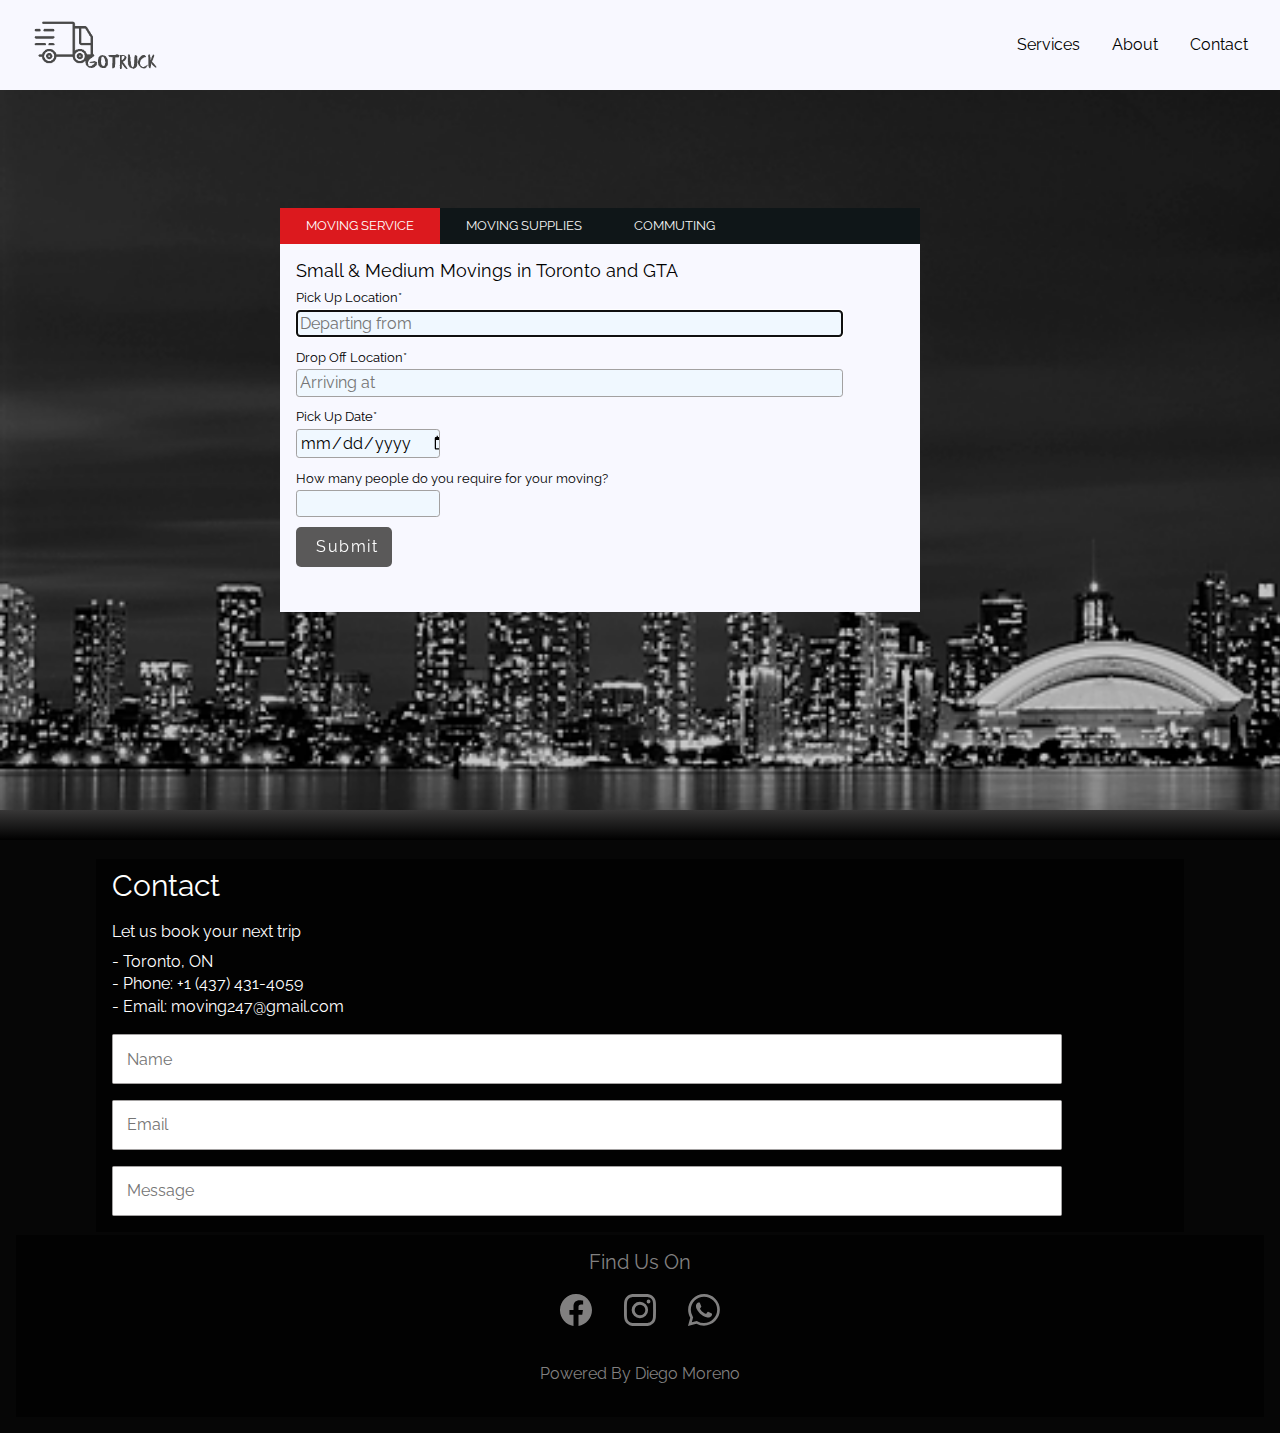
==== index.html @ 14e05a10 "Gotruck Webpage Code" ====
<!DOCTYPE html>
<html lang="en">
<head>
  <meta charset="UTF-8">
  <meta name="viewport" content="width=device-width, initial-scale=1.0">
  <title>GO Truck | Toronto</title>
  <link href="./css/styles.css" rel="stylesheet">
  <link rel="preconnect" href="https://fonts.googleapis.com">
<link rel="preconnect" href="https://fonts.gstatic.com" crossorigin>
<link href="https://fonts.googleapis.com/css2?family=Raleway&display=swap" rel="stylesheet">
<script defer src="app.js"></script>
</head>



<body>
  <!-- Header -->
  <header class="header">
    <a href="#" class="Header-a"><img src="img/logo_red.png" alt="image" class="header-img"></a>
      <ul class="header-ul">
        <li class="header-li">Services</li>
        <li class="header-li">About</li>
        <li class="header-li">Contact</li>
      </ul>
  </header>

<!-- Main -->
  <main class="main">
    <!-- <img src="img/toronto_back.jpg" alt="image" class="main-img"> -->
    <div class="container">
  <!-- Main-Content -->
      <!-- Main-Taps -->
      <ul class="ul">
        <li class="licor active" onclick="openLink(event,'moving');">Moving Service</li>
        <li class="licor" onclick="openLink(event,'transporting');">Moving Supplies</li>
        <li class="licor" onclick="openLink(event,'commuting');">Commuting</li>
      </ul>
  <!-- Moving -->
      <div class="subcontainer">
        <form class="block" id="moving">
          <h3 class="block-h3">Small & Medium Movings in Toronto and GTA</h3>
          <div>
            <label class="subcontainer-label">Pick Up Location*</label>
            <input class="block-input" type="text" placeholder="Departing from" autofocus>
          </div>

          <div>
            <label class="subcontainer-label">Drop Off Location*</label>
            <input class= "block-input" type="text" placeholder="Arriving at" required>
          </div>

          <div>
            <label class="subcontainer-label" for="date">Pick Up Date*</label>
            <input class="block-input short" type="date" id="date" name="date" required>
          </div>

          <div>
            <label class="subcontainer-label">How many people do you require for your moving?</label>
            <input class="block-input short" list="people" name="people">
          </div>
          <div>
            <datalist id="people">
              <option value="0"></option>
              <option value="1"></option>
              <option value="2"></option>
            </datalist>
          </div>
          <button class="button" type="submit" onclick="redirect()">Submit</button>
        </form>
  <!-- Transporting Tap -->
        <form class="block" id="transporting">
          <h3 class="block-h3">The Most Reliable Transportation Service In and Around Toronto</h3>
          <div>
            <label class="subcontainer-label">Pick Up Location*</label>
            <input class="block-input" type="block-input" placeholder="Departing from">
          </div>

          <div>
            <label class="subcontainer-label">Drop Off Location*</label>
            <input class= "block-input" type="text" placeholder="Arriving at">
          </div>

          <div>
            <label class="subcontainer-label" for="date">Pick Up Date*</label>
            <input class="block-input short" type="date" id="date3" name="date3">
          </div>

          <div>
            <label class="subcontainer-label">Describe the object(s) to transport:</label>
            <input class="block-input" type="text" placeholder="e.g.: Stove,bed, couch, etc.">
          </div>
          <button class="button" type="submit" onclick="redirect()">Submit</button>
        </form>
  <!-- Commuting Tap -->
        <form class="block" id="commuting">
          <h3 class="block-h3">Commuting always available in Toronto and Surrounding Areas</h3>
          <div>
            <label class="subcontainer-label">Pick Up Location*</label>
            <input class="block-input" type="text" placeholder="Departing from">
          </div>

          <div>
            <label class="subcontainer-label">Drop Off Location*</label>
            <input class= "block-input" type="text" placeholder="Arriving at">
          </div>

          <div>
            <label class="subcontainer-label">Pick Up Date*</label>
            <input class="block-input short" type="date" id="date2" name="date2">
          </div>

          <div>
            <label class="subcontainer-label">How many people?</label>
            <input class="block-input short" list="people" name="people">
            <datalist id="people2">
              <option value="0"></option>
              <option value="1"></option>
              <option value="2"></option>
              <option value="3"></option>
              <option value="4"></option>
            </datalist>
          </div>
          <button class="button" type="submit" onclick="redirect()">Submit</button>
        </form>
        
      </div>
      
        
      
        <script type="text/javascript">
          function redirect()
          {
            window.location.href="page.html";
          }
        </script>
      
    </div>
  </main>



<div class="space">
  
</div>

  <footer class="footer">

    <div class="footer subcontainer-short">
      <h3 class="h3">Contact</h3>
      <p class="p">Let us book your next trip</p>
      <p class="p">-  Toronto, ON<br>-  Phone: +1 (437) 431-4059<br>-  Email: moving247@gmail.com</p>
    

    <form class="form-footer">
      <label class="footer-label" for="name"></label>
      <input class="footer-input" type="text" name="name" id="name" class="name" placeholder="Name">
      
      <label class="footer-label" for="Email"></label>
      <input class="footer-input" type="email" name="email" id="email" class="email" placeholder="Email">

      <label class="footer-label" for="Message"></label>
      <input class="footer-input" type="text" name="message" id="message" class="message" placeholder="Message">
    </form>
  </div>

    <div class="footer subcontainer-long">
      <h4 class="footer-h4">Find Us On</h4>
      <ul class="footer-div-rrss">
        <a class="footer-a" href="#">
          <svg xmlns="http://www.w3.org/2000/svg" width="16" height="16" fill="currentColor" class="footer-svg" viewBox="0 0 16 16">
            <path d="M16 8.049c0-4.446-3.582-8.05-8-8.05C3.58 0-.002 3.603-.002 8.05c0 4.017 2.926 7.347 6.75 7.951v-5.625h-2.03V8.05H6.75V6.275c0-2.017 1.195-3.131 3.022-3.131.876 0 1.791.157 1.791.157v1.98h-1.009c-.993 0-1.303.621-1.303 1.258v1.51h2.218l-.354 2.326H9.25V16c3.824-.604 6.75-3.934 6.75-7.951"/>
          </svg>
        </a>
        <a class="footer-a" href="#">
          <svg xmlns="http://www.w3.org/2000/svg" width="16" height="16" fill="currentColor" class="footer-svg" viewBox="0 0 16 16">
            <path d="M8 0C5.829 0 5.556.01 4.703.048 3.85.088 3.269.222 2.76.42a3.9 3.9 0 0 0-1.417.923A3.9 3.9 0 0 0 .42 2.76C.222 3.268.087 3.85.048 4.7.01 5.555 0 5.827 0 8.001c0 2.172.01 2.444.048 3.297.04.852.174 1.433.372 1.942.205.526.478.972.923 1.417.444.445.89.719 1.416.923.51.198 1.09.333 1.942.372C5.555 15.99 5.827 16 8 16s2.444-.01 3.298-.048c.851-.04 1.434-.174 1.943-.372a3.9 3.9 0 0 0 1.416-.923c.445-.445.718-.891.923-1.417.197-.509.332-1.09.372-1.942C15.99 10.445 16 10.173 16 8s-.01-2.445-.048-3.299c-.04-.851-.175-1.433-.372-1.941a3.9 3.9 0 0 0-.923-1.417A3.9 3.9 0 0 0 13.24.42c-.51-.198-1.092-.333-1.943-.372C10.443.01 10.172 0 7.998 0zm-.717 1.442h.718c2.136 0 2.389.007 3.232.046.78.035 1.204.166 1.486.275.373.145.64.319.92.599s.453.546.598.92c.11.281.24.705.275 1.485.039.843.047 1.096.047 3.231s-.008 2.389-.047 3.232c-.035.78-.166 1.203-.275 1.485a2.5 2.5 0 0 1-.599.919c-.28.28-.546.453-.92.598-.28.11-.704.24-1.485.276-.843.038-1.096.047-3.232.047s-2.39-.009-3.233-.047c-.78-.036-1.203-.166-1.485-.276a2.5 2.5 0 0 1-.92-.598 2.5 2.5 0 0 1-.6-.92c-.109-.281-.24-.705-.275-1.485-.038-.843-.046-1.096-.046-3.233s.008-2.388.046-3.231c.036-.78.166-1.204.276-1.486.145-.373.319-.64.599-.92s.546-.453.92-.598c.282-.11.705-.24 1.485-.276.738-.034 1.024-.044 2.515-.045zm4.988 1.328a.96.96 0 1 0 0 1.92.96.96 0 0 0 0-1.92m-4.27 1.122a4.109 4.109 0 1 0 0 8.217 4.109 4.109 0 0 0 0-8.217m0 1.441a2.667 2.667 0 1 1 0 5.334 2.667 2.667 0 0 1 0-5.334"/>
          </svg>
        </a>
        <a class="footer-a" href="#">
          <svg xmlns="http://www.w3.org/2000/svg" width="16" height="16" fill="currentColor" class="footer-svg" viewBox="0 0 16 16">
            <path d="M13.601 2.326A7.85 7.85 0 0 0 7.994 0C3.627 0 .068 3.558.064 7.926c0 1.399.366 2.76 1.057 3.965L0 16l4.204-1.102a7.9 7.9 0 0 0 3.79.965h.004c4.368 0 7.926-3.558 7.93-7.93A7.9 7.9 0 0 0 13.6 2.326zM7.994 14.521a6.6 6.6 0 0 1-3.356-.92l-.24-.144-2.494.654.666-2.433-.156-.251a6.56 6.56 0 0 1-1.007-3.505c0-3.626 2.957-6.584 6.591-6.584a6.56 6.56 0 0 1 4.66 1.931 6.56 6.56 0 0 1 1.928 4.66c-.004 3.639-2.961 6.592-6.592 6.592m3.615-4.934c-.197-.099-1.17-.578-1.353-.646-.182-.065-.315-.099-.445.099-.133.197-.513.646-.627.775-.114.133-.232.148-.43.05-.197-.1-.836-.308-1.592-.985-.59-.525-.985-1.175-1.103-1.372-.114-.198-.011-.304.088-.403.087-.088.197-.232.296-.346.1-.114.133-.198.198-.33.065-.134.034-.248-.015-.347-.05-.099-.445-1.076-.612-1.47-.16-.389-.323-.335-.445-.34-.114-.007-.247-.007-.38-.007a.73.73 0 0 0-.529.247c-.182.198-.691.677-.691 1.654s.71 1.916.81 2.049c.098.133 1.394 2.132 3.383 2.992.47.205.84.326 1.129.418.475.152.904.129 1.246.08.38-.058 1.171-.48 1.338-.943.164-.464.164-.86.114-.943-.049-.084-.182-.133-.38-.232"/>
          </svg>
        </a>
      </ul>
      <p class="footer p">Powered By Diego Moreno</p>
    </div>

  </footer>
</body>
</html>
---- css/styles.css ----
:root{
    --color-primario : #0181818;
    --color--secundario : #f0f0f0;
    /*Tipografia*/
    --tipo-titular: 'Roboto', sans-serif;
    --tipo-principal: 
    }
    /*Adaptar al modo oscuro*/
    @media (prefers-color-scheme: dark){
        :root{
            --color-primario: #f0f0f0;    
            --color--secundario: #181818;   
        }
    }
    
    @media (prefers-contrast: high){
        :root{
            --color-primario: #black;  /*Color rojo para textos en contraste alto*/    
            --color--secundario: #white;   /*Color blanco para fondos en contraste alto*/
        }
    }
    
    @media (prefers-reduced-motion: reduce){
        * {
            animation: none;
            transition: none;
        }
    }
    
    * {
        margin: 0;
        padding: 0;
        border: 0;
        box-sizing: border-box;
        vertical-align: baseline;
        font-family: 'Raleway', sans-serif;
        
    }
    
    img, picture, video, iframe, figure{
        max-width: 100%;
        width: 100%;
        display: flex;
        object-fit: cover;
        object-position: center center;
    }
    
    a {
        display: block;
    }
    
    p a {
        display: block;
    }
    
    li{
        list-style-type: none;
    }
    
    html{
        scroll-behavior: smooth;
    }
    
    h1, h2, h3, h4, h5, h6, p, span, a, strong, blockquote, i, b, u, em {
        font-size: 1em;
        font-weight: inherit;
        font-style: inherit;
        text-decoration: none;
        color: inherit;
    }
    
    blockquote::before, blockquote:after, q:before, q:after{
        content: '';
        content: none;
    }
    
    ::selection{
        background-color: var(--color-primario);
        color: var(--color--secundario);
    }
    /*Nivelar problemas de tipografia y colocacion de formularios*/
    form, input, textarea, select, button, label{
        font-family: inherit;  
        font-size: inherit;
        hyphens: auto;
        background-color: transparent;
        display: flex;
        color: inherit;
        appearance: none;
    }
    
    table, tr, td {
        border-collapse: collapse;
        border-spacing: 0;
    }
    
    svg{
        width: 100%;
        display: block;
        fill: currentColor;
    }
    
    /*Tipografia para la web*/
    body{
        min-height: 100vh;
        font-size: 100%;
        font-family: var(--tipo-principal);
        color:  var(var(--color-primario));
        background-color: var(--color-secundario);
        line-height: 1.4em;
        font-smooth: always;
        -webkit-font-smoothing: antialiased;
        -moz-osx-font-smoothing: grayscale;
    }
    
    .header{
        width: 100%;
        height: 10vh;
        background-color:ghostwhite;
        
        display: flex;
        flex-flow: row nowrap;
        justify-content: space-between;
        align-items: center;
        padding: 0 2em;
    }
    .header-a{}
    .header-img{
        width: 8em;
        height: 3em;
        filter: grayscale(100%);
        
    }
    .header :hover{
        filter: grayscale(0%);
    }
    .header-ul{
        display: flex;
        flex-flow: row nowrap;
        justify-content: flex-start;
        align-items: center;
    }
    .header-li{
        margin: 0 0 0 2rem;
    }
    
    .main{
        background-image: url(../img/toronto_gray.jpg);
        background-size: cover;
        background-attachment: fixed;
        max-width: 100%;
        
        display: flex;
        flex-flow: row wrap;
        justify-content: center;
        align-items: center;
        height: 45em;
        
    }
    .main-img{}
    .container{
        width: 60%;
        max-width: 45em;
        padding: 0 5em 5em 0;
        margin: 1em;
    }
    .container .ul{
        width: 100%;
        background-color: #0f1618;
        display: flex;
        flex-flow: row wrap;
        justify-content: flex-start;
        align-items: center;
    }
    .container .licor{
        background-color: #0f1618;
        color: whitesmoke;
        padding: 0.5em 2em 0.5em 2em;    
        text-transform: uppercase;
        cursor: pointer;
        font-size: 13px;
    }
    .container .licor.active{
        background-color: #dc191e;
        transition: all 0.5s ease;
        color: white;
    }
    .licor:hover{
        background-color: rgb(163, 161, 161);
        color:#0f1618;
    }
    .container .subcontainer{
        background-color: ghostwhite;
        min-height: 23em;
        position: relative;  
        
    }
    .subcontainer .block{
    
        margin: 1em;
        position: absolute;
        width: 95%;
        opacity: 0;
    }
    .subcontainer .block.active{
        opacity: 1;
    }
    .subcontainer-label{
        font-size: 13px;
    }
    .block-h3{
        margin: 0em 0em 0.3em 0em;
        font-size: 1.1em;
        width: 95%;
    }
    .block-input{
        background-color: aliceblue;
        margin-bottom: 0.6em;
        border: .1em solid rgb(163, 161, 161);
        border-radius: 0.2em;
        width: 90%;
        padding: 0.2em;
    }
    .block-input.short{
        max-width: 9em;
    }
    .button{
        background-color: rgb(90, 89, 89);
    
        padding: 10px 20px 30px 20px;
        font-size: 16px;
        border: none;
        height: 2em;
        width: 6em;
        border-radius: 5px;
        text-align: center;
        cursor: pointer;
        color: #fff;
        letter-spacing: 0.1em;
    }
    .space{
        height: 30px;
        background: linear-gradient(rgb(53, 52, 52, 0.986),black);
    }
    .footer{
        background-color:#020202fb;
        
        padding: 1em 1em;
        display: flex;
        flex-flow: column wrap;
        justify-content: center;
    }
    .footer .subcontainer-short{
        margin: 0.2em 5em;
        
    }
    .footer.subcontainer-short .h3{
        font-size: 30px;
        margin-bottom: 0.5em;
        color: white;
        
        
    }
    .footer .subcontainer-short .p{
        padding-top: 0.5em;
        color: white;
    }
    .form-footer{
        display: flex;
        flex-flow: column nowrap;
        justify-content: center;
    }
    .footer-label{}
    .footer-input{
        background-color: white;
        margin-top: 1em;
        border: .1em solid rgb(163, 161, 161);
        border-radius: 0.1em;
        width: 90%;
        padding: 0.9em;
    }
    .footer .subcontainer-long{
        width: 100%;
        display: flex;
        flex-flow: column nowrap;
        justify-content:center;
        align-items: center;
    }
    .footer-h4{
        text-align: center;
        font-size: 20px;
        width: 10em;
        color: rgb(129, 128, 128);
    }
    .footer-a{
        display: block;
        transition: all 1s ease;
        text-align: center;
        margin: 0.3em 0;
    }
    .footer-div-rrss{
        display: flex;
        flex-direction: row;
        justify-content: center;
    }
    .footer-svg{
        width: 2em;
        height: 2em;
        margin: 1em;
        color: rgb(129, 128, 128);
    }
    .footer.p{
        color: rgb(129, 128, 128);
    }


    form.block{
        display: inline-block;
    }
    #moving{
        opacity: 1;
    }



    @media (max-width:903px) {
        .container{
            padding: 0;
        }
        .container .licor{
            width: 100%;
            text-align: center;
        }
        .footer{
            padding-left: 1em;
        }
        .footer.p{
            font-size: 11px;
            width: 15em;
        }

    }
    @media (min-height:800px){
        .main{
            background-size: 115em;
            
        }
    }
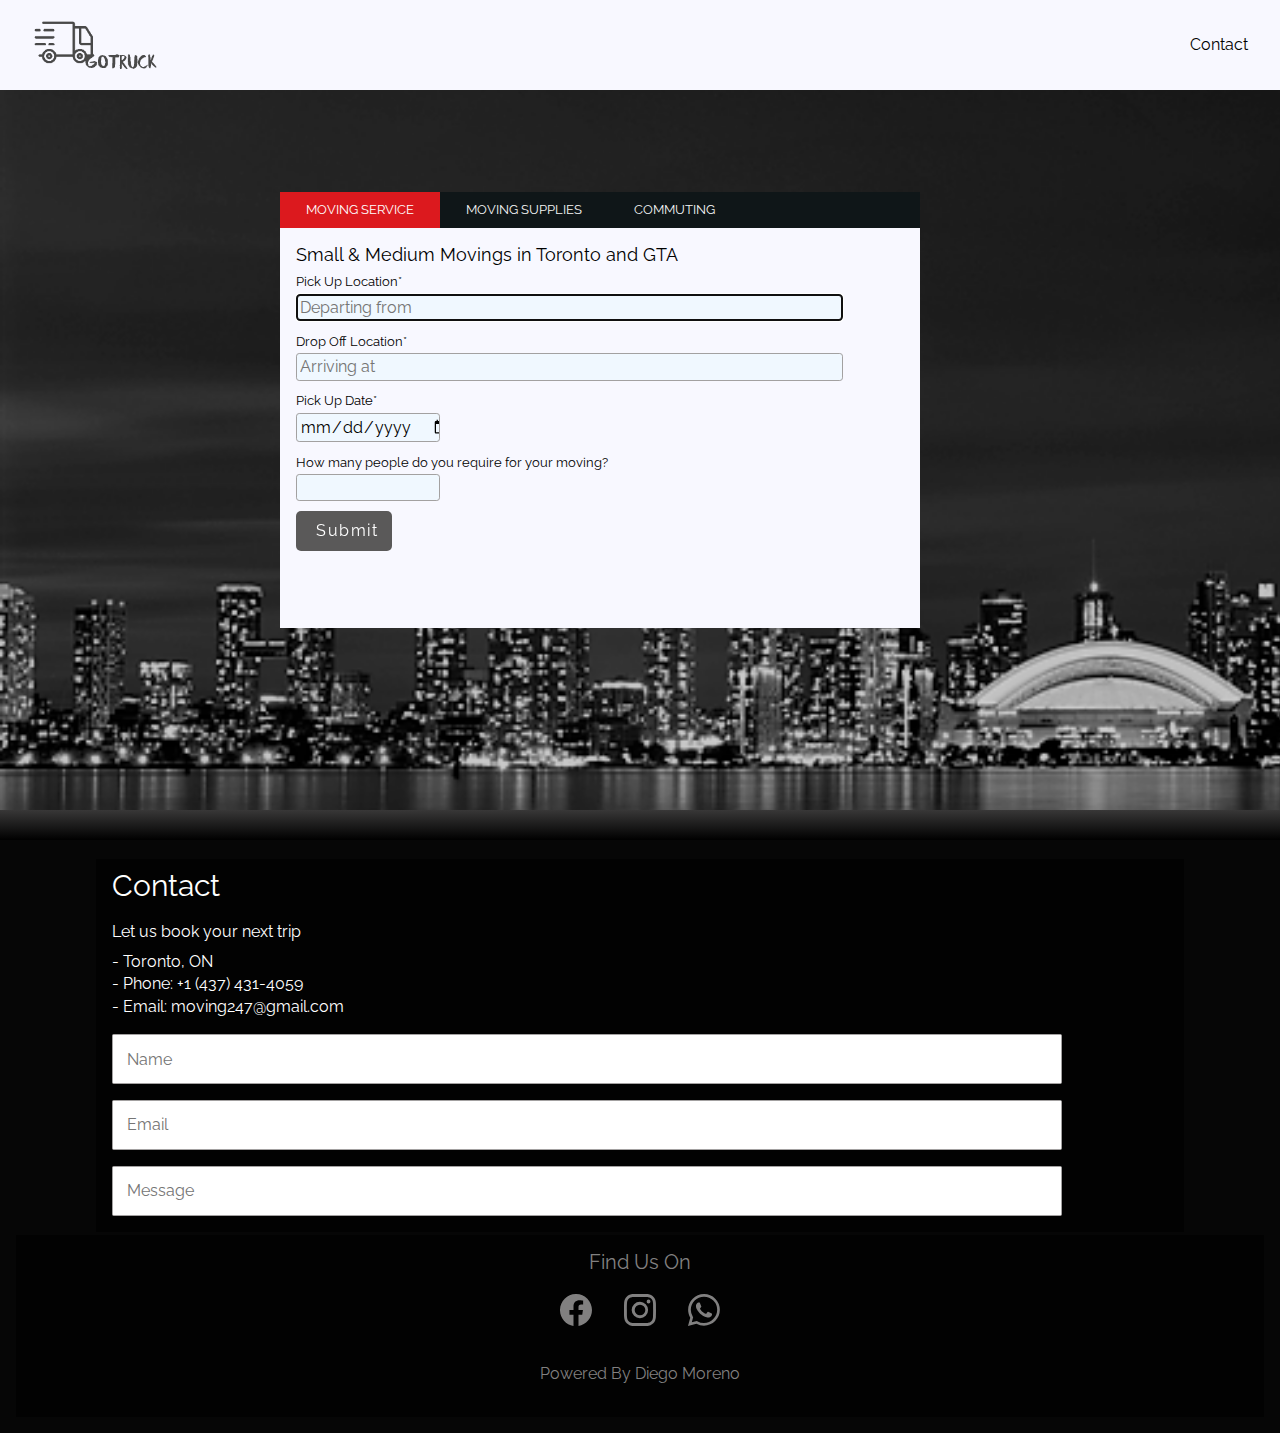
==== commit b7205493: "Adding html files" ====
--- a/index.html
+++ b/index.html
@@ -16,17 +16,17 @@
 <body>
   <!-- Header -->
   <header class="header">
-    <a href="#" class="Header-a"><img src="img/logo_red.png" alt="image" class="header-img"></a>
+    <a href="index.html" class="Header-a"><img src="img/logo_red.png" alt="image" class="header-img"></a>
       <ul class="header-ul">
-        <li class="header-li">Services</li>
-        <li class="header-li">About</li>
-        <li class="header-li">Contact</li>
+        <!-- <li class="header-li">Services</li>
+        <li class="header-li">About</li> -->
+        <li class="header-li"><a href="#contact">Contact</a></li>
       </ul>
   </header>
 
 <!-- Main -->
   <main class="main">
-    <!-- <img src="img/toronto_back.jpg" alt="image" class="main-img"> -->
+    
     <div class="container">
   <!-- Main-Content -->
       <!-- Main-Taps -->
@@ -37,26 +37,26 @@
       </ul>
   <!-- Moving -->
       <div class="subcontainer">
-        <form class="block" id="moving">
+        <form class="block" id="moving" action="page.html">
           <h3 class="block-h3">Small & Medium Movings in Toronto and GTA</h3>
           <div>
-            <label class="subcontainer-label">Pick Up Location*</label>
-            <input class="block-input" type="text" placeholder="Departing from" autofocus>
+            <label for="input_label1" class="subcontainer-label">Pick Up Location*</label>
+            <input class="block-input" type="text" name="moving_input_label" placeholder="Departing from" autofocus require>
           </div>
 
           <div>
-            <label class="subcontainer-label">Drop Off Location*</label>
-            <input class= "block-input" type="text" placeholder="Arriving at" required>
+            <label for="input_label2" class="subcontainer-label">Drop Off Location*</label>
+            <input class= "block-input" type="text" name="moving_input_label2" placeholder="Arriving at" required>
           </div>
 
           <div>
-            <label class="subcontainer-label" for="date">Pick Up Date*</label>
-            <input class="block-input short" type="date" id="date" name="date" required>
+            <label for="date" class="subcontainer-label">Pick Up Date*</label>
+            <input class="block-input short" type="date" id="date" name="moving_date" required>
           </div>
 
           <div>
-            <label class="subcontainer-label">How many people do you require for your moving?</label>
-            <input class="block-input short" list="people" name="people">
+            <label for="people" class="subcontainer-label" required>How many people do you require for your moving?</label>
+            <input class="block-input short" list="people" name="moving_people">
           </div>
           <div>
             <datalist id="people">
@@ -65,53 +65,53 @@
               <option value="2"></option>
             </datalist>
           </div>
-          <button class="button" type="submit" onclick="redirect()">Submit</button>
+          <button class="button" type="submit" name='register1'>Submit</button>
         </form>
   <!-- Transporting Tap -->
-        <form class="block" id="transporting">
+        <form class="block" id="transporting" action="page.html">
           <h3 class="block-h3">The Most Reliable Transportation Service In and Around Toronto</h3>
           <div>
             <label class="subcontainer-label">Pick Up Location*</label>
-            <input class="block-input" type="block-input" placeholder="Departing from">
+            <input class="block-input" type="block-input" name="transporting_input_label" placeholder="Departing from" required>
           </div>
 
           <div>
             <label class="subcontainer-label">Drop Off Location*</label>
-            <input class= "block-input" type="text" placeholder="Arriving at">
+            <input class= "block-input" type="text" name="transporting_input_label2" placeholder="Arriving at" required>
           </div>
 
           <div>
             <label class="subcontainer-label" for="date">Pick Up Date*</label>
-            <input class="block-input short" type="date" id="date3" name="date3">
+            <input class="block-input short" type="date" name="transporting_date" id="date3" name="date3" required>
           </div>
 
           <div>
             <label class="subcontainer-label">Describe the object(s) to transport:</label>
-            <input class="block-input" type="text" placeholder="e.g.: Stove,bed, couch, etc.">
+            <input class="block-input" type="text" name="transporting_description" placeholder="e.g.: Stove,bed, couch, etc." required>
           </div>
-          <button class="button" type="submit" onclick="redirect()">Submit</button>
+          <button class="button" type="submit" name="register2">Submit</button>
         </form>
   <!-- Commuting Tap -->
-        <form class="block" id="commuting">
+        <form class="block" id="commuting" action="page.html">
           <h3 class="block-h3">Commuting always available in Toronto and Surrounding Areas</h3>
           <div>
             <label class="subcontainer-label">Pick Up Location*</label>
-            <input class="block-input" type="text" placeholder="Departing from">
+            <input class="block-input" type="text" name="commuting_input_label" placeholder="Departing from">
           </div>
 
           <div>
             <label class="subcontainer-label">Drop Off Location*</label>
-            <input class= "block-input" type="text" placeholder="Arriving at">
+            <input class= "block-input" type="text" name="commuting_input_label2" placeholder="Arriving at">
           </div>
 
           <div>
             <label class="subcontainer-label">Pick Up Date*</label>
-            <input class="block-input short" type="date" id="date2" name="date2">
+            <input class="block-input short" type="date" id="date2" name="commuting_date">
           </div>
 
           <div>
             <label class="subcontainer-label">How many people?</label>
-            <input class="block-input short" list="people" name="people">
+            <input class="block-input short" list="people" name="commuting_people">
             <datalist id="people2">
               <option value="0"></option>
               <option value="1"></option>
@@ -120,20 +120,14 @@
               <option value="4"></option>
             </datalist>
           </div>
-          <button class="button" type="submit" onclick="redirect()">Submit</button>
+          <button class="button" type="submit" name="register3">Submit</button>
         </form>
+
+        <!-- <?php
+          include "register.php";
+        ?> -->
         
       </div>
-      
-        
-      
-        <script type="text/javascript">
-          function redirect()
-          {
-            window.location.href="page.html";
-          }
-        </script>
-      
     </div>
   </main>
 
@@ -146,7 +140,7 @@
   <footer class="footer">
 
     <div class="footer subcontainer-short">
-      <h3 class="h3">Contact</h3>
+      <h3 class="h3" id="contact">Contact</h3>
       <p class="p">Let us book your next trip</p>
       <p class="p">-  Toronto, ON<br>-  Phone: +1 (437) 431-4059<br>-  Email: moving247@gmail.com</p>
     
@@ -184,6 +178,17 @@
       </ul>
       <p class="footer p">Powered By Diego Moreno</p>
     </div>
+<script>
+    if ( window.history.replaceState ) {
+    window.history.replaceState( null, null, window.location.href );
+}
+
+// function redirect()
+// {
+//   window.location.href="page.html";
+// }
+
+</script>
 
   </footer>
 </body>
--- a/css/styles.css
+++ b/css/styles.css
@@ -191,7 +191,7 @@
     }
     .container .subcontainer{
         background-color: ghostwhite;
-        min-height: 23em;
+        min-height: 25em;
         position: relative;  
         
     }
@@ -207,6 +207,7 @@
     }
     .subcontainer-label{
         font-size: 13px;
+        padding-right: 0.5em;
     }
     .block-h3{
         margin: 0em 0em 0.3em 0em;
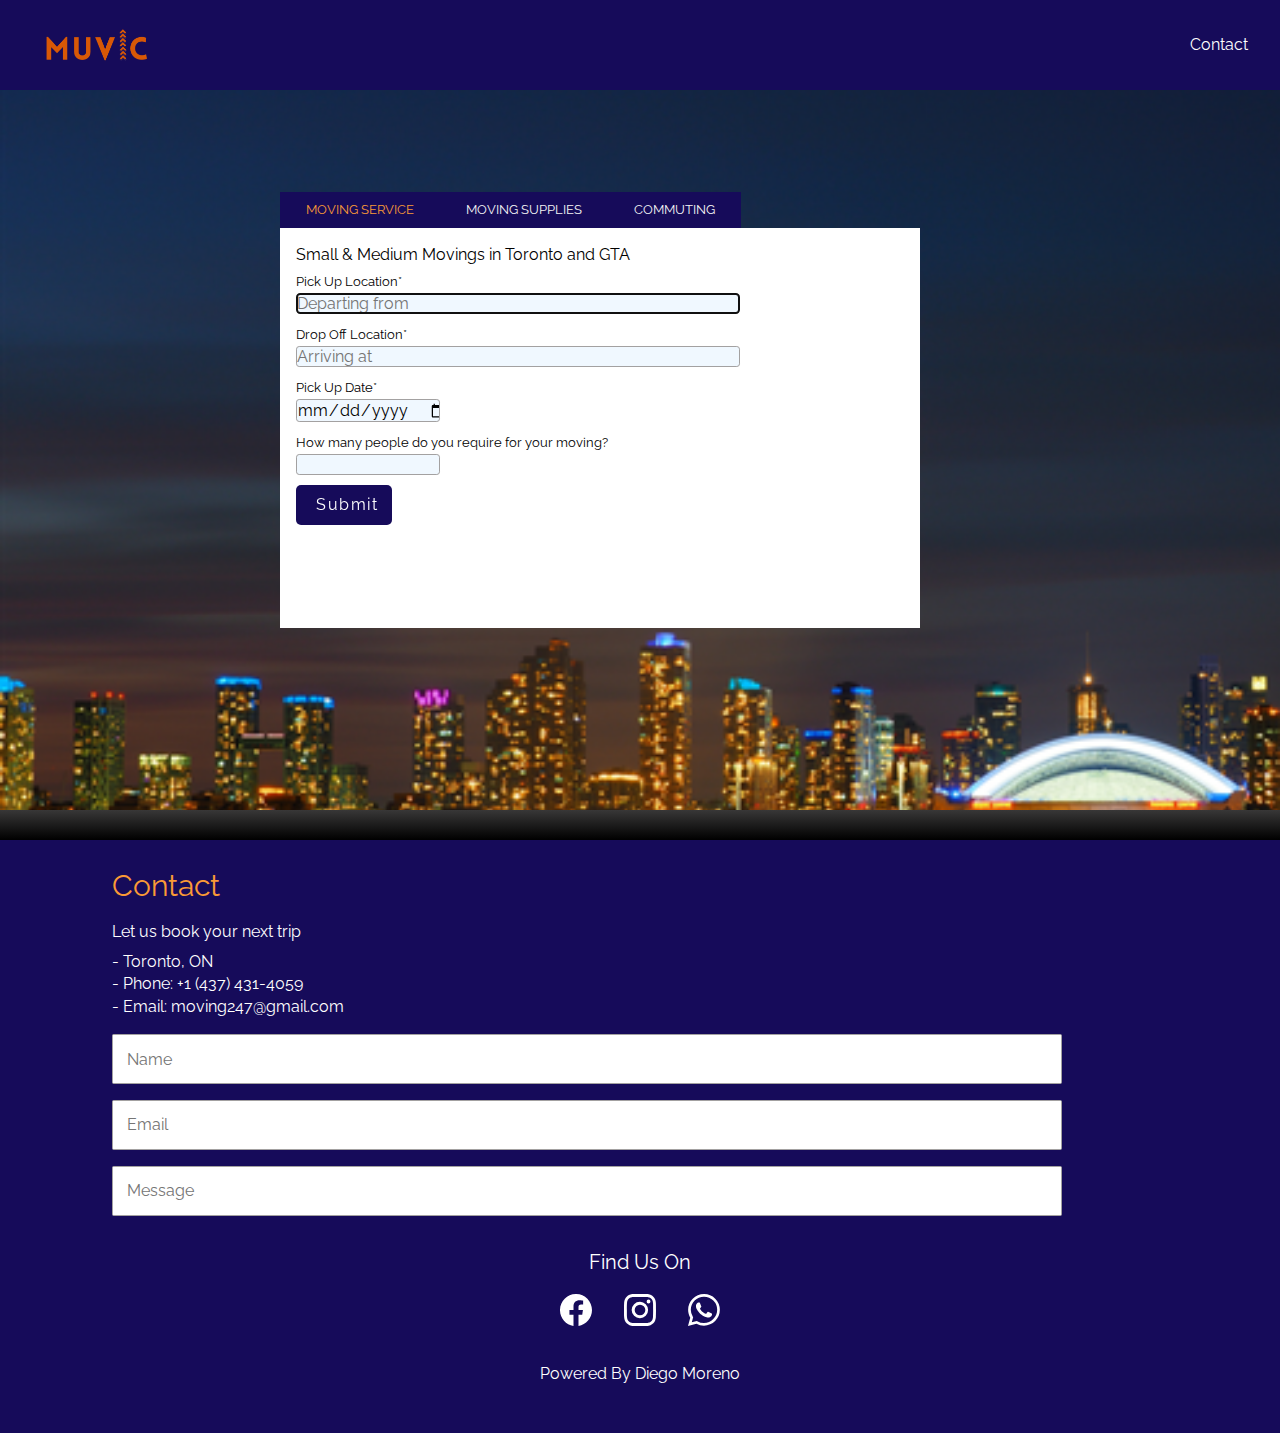
==== commit 1642310e: "Logo Updated" ====
--- a/index.html
+++ b/index.html
@@ -16,7 +16,7 @@
 <body>
   <!-- Header -->
   <header class="header">
-    <a href="index.html" class="Header-a"><img src="img/logo_red.png" alt="image" class="header-img"></a>
+    <a href="index.html" class="Header-a"><img src="img/Logo1.png" alt="image" class="header-img"></a>
       <ul class="header-ul">
         <!-- <li class="header-li">Services</li>
         <li class="header-li">About</li> -->
--- a/css/styles.css
+++ b/css/styles.css
@@ -116,10 +116,10 @@
     .header{
         width: 100%;
         height: 10vh;
-        background-color:ghostwhite;
-        
-        display: flex;
-        flex-flow: row nowrap;
+        background-color: #160b5a;
+        
+        display: flex;
+        flex-flow: row wrap;
         justify-content: space-between;
         align-items: center;
         padding: 0 2em;
@@ -127,26 +127,24 @@
     .header-a{}
     .header-img{
         width: 8em;
-        height: 3em;
-        filter: grayscale(100%);
-        
-    }
-    .header :hover{
-        filter: grayscale(0%);
+        height: 3em;   
+        
     }
     .header-ul{
         display: flex;
-        flex-flow: row nowrap;
+        flex-flow: row wrap;
         justify-content: flex-start;
         align-items: center;
     }
     .header-li{
         margin: 0 0 0 2rem;
+        color: white;
     }
     
     .main{
-        background-image: url(../img/toronto_gray.jpg);
+        background-image: url(../img/toronto_color.jpg);
         background-size: cover;
+      
         background-attachment: fixed;
         max-width: 100%;
         
@@ -154,7 +152,7 @@
         flex-flow: row wrap;
         justify-content: center;
         align-items: center;
-        height: 45em;
+        min-height: 45em;
         
     }
     .main-img{}
@@ -166,14 +164,13 @@
     }
     .container .ul{
         width: 100%;
-        background-color: #0f1618;
         display: flex;
         flex-flow: row wrap;
         justify-content: flex-start;
         align-items: center;
     }
     .container .licor{
-        background-color: #0f1618;
+        background-color: #160b5a;
         color: whitesmoke;
         padding: 0.5em 2em 0.5em 2em;    
         text-transform: uppercase;
@@ -181,16 +178,19 @@
         font-size: 13px;
     }
     .container .licor.active{
-        background-color: #dc191e;
+        background-color: #160b5a;
         transition: all 0.5s ease;
-        color: white;
+        color: #FA9A36;
+
     }
     .licor:hover{
-        background-color: rgb(163, 161, 161);
-        color:#0f1618;
+
+        color:#FA9A36;
+        transform: scale(0.9);
+
     }
     .container .subcontainer{
-        background-color: ghostwhite;
+        background-color: white;
         min-height: 25em;
         position: relative;  
         
@@ -202,6 +202,9 @@
         width: 95%;
         opacity: 0;
     }
+    #moving{
+        z-index: 1;
+    }
     .subcontainer .block.active{
         opacity: 1;
     }
@@ -211,7 +214,6 @@
     }
     .block-h3{
         margin: 0em 0em 0.3em 0em;
-        font-size: 1.1em;
         width: 95%;
     }
     .block-input{
@@ -219,14 +221,14 @@
         margin-bottom: 0.6em;
         border: .1em solid rgb(163, 161, 161);
         border-radius: 0.2em;
-        width: 90%;
-        padding: 0.2em;
+        width: 73%;
+        padding: 0.em;
     }
     .block-input.short{
         max-width: 9em;
     }
     .button{
-        background-color: rgb(90, 89, 89);
+        background-color: #160B5A;
     
         padding: 10px 20px 30px 20px;
         font-size: 16px;
@@ -236,7 +238,7 @@
         border-radius: 5px;
         text-align: center;
         cursor: pointer;
-        color: #fff;
+        color:  white;
         letter-spacing: 0.1em;
     }
     .space{
@@ -244,7 +246,7 @@
         background: linear-gradient(rgb(53, 52, 52, 0.986),black);
     }
     .footer{
-        background-color:#020202fb;
+        background-color: #160b5a;
         
         padding: 1em 1em;
         display: flex;
@@ -258,7 +260,7 @@
     .footer.subcontainer-short .h3{
         font-size: 30px;
         margin-bottom: 0.5em;
-        color: white;
+        color: #FA9A36;
         
         
     }
@@ -291,7 +293,7 @@
         text-align: center;
         font-size: 20px;
         width: 10em;
-        color: rgb(129, 128, 128);
+        color: white;
     }
     .footer-a{
         display: block;
@@ -308,10 +310,10 @@
         width: 2em;
         height: 2em;
         margin: 1em;
-        color: rgb(129, 128, 128);
+        color: white;
     }
     .footer.p{
-        color: rgb(129, 128, 128);
+        color: white;
     }
 
 
@@ -346,4 +348,23 @@
             background-size: 115em;
             
         }
-    }+    }
+
+
+
+
+
+
+/*page*/
+
+.page-container{
+    display: flex;
+    flex-flow: column wrap;
+    justify-content: space-between;
+    align-items: center;
+    padding: 3em;
+
+}
+
+
+
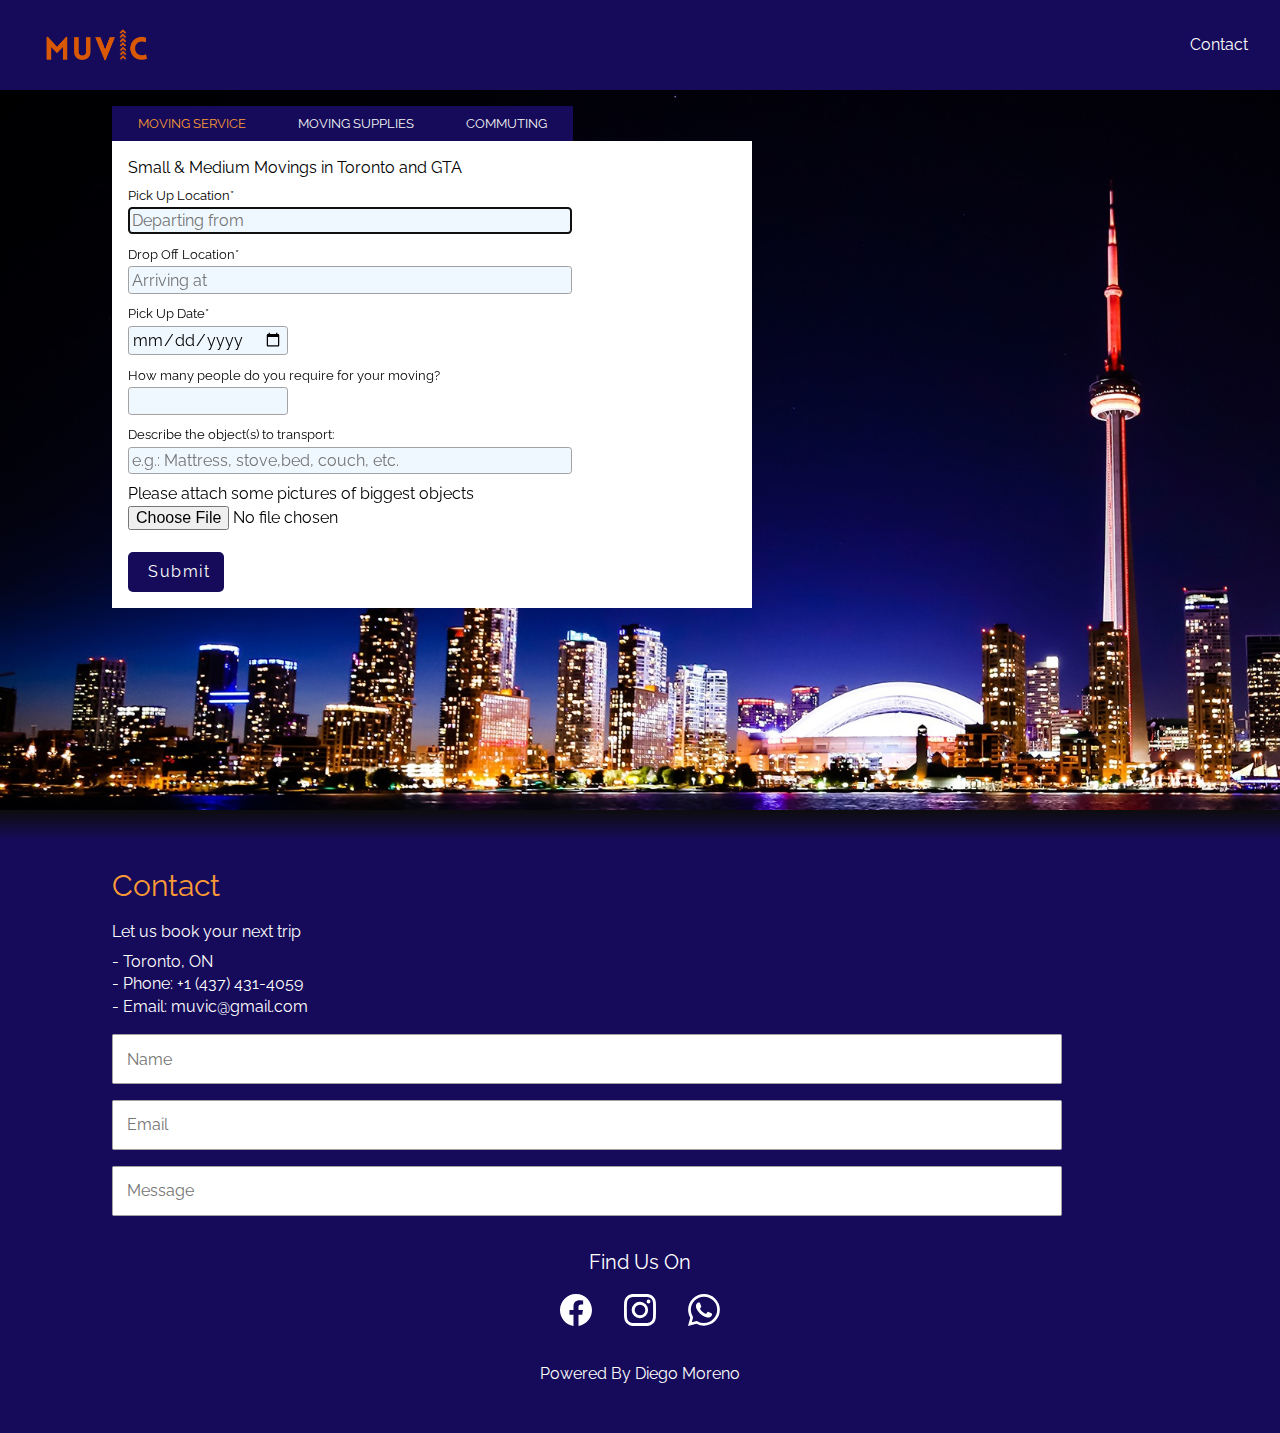
==== commit 50ab0eb9: "New Background" ====
--- a/index.html
+++ b/index.html
@@ -3,7 +3,7 @@
 <head>
   <meta charset="UTF-8">
   <meta name="viewport" content="width=device-width, initial-scale=1.0">
-  <title>GO Truck | Toronto</title>
+  <title>MUVIC | Toronto</title>
   <link href="./css/styles.css" rel="stylesheet">
   <link rel="preconnect" href="https://fonts.googleapis.com">
 <link rel="preconnect" href="https://fonts.gstatic.com" crossorigin>
@@ -30,14 +30,15 @@
     <div class="container">
   <!-- Main-Content -->
       <!-- Main-Taps -->
+
       <ul class="ul">
-        <li class="licor active" onclick="openLink(event,'moving');">Moving Service</li>
-        <li class="licor" onclick="openLink(event,'transporting');">Moving Supplies</li>
-        <li class="licor" onclick="openLink(event,'commuting');">Commuting</li>
+        <li class="licor active"><h2>Moving Service</h2></li>
+        <li class="licor"><h2>Moving Supplies</h2></li>
+        <li class="licor"><h2>Commuting</h2></li>
       </ul>
   <!-- Moving -->
       <div class="subcontainer">
-        <form class="block" id="moving" action="page.html">
+        <form class="block active" id="moving" action="page.html">
           <h3 class="block-h3">Small & Medium Movings in Toronto and GTA</h3>
           <div>
             <label for="input_label1" class="subcontainer-label">Pick Up Location*</label>
@@ -63,12 +64,24 @@
               <option value="0"></option>
               <option value="1"></option>
               <option value="2"></option>
+              <option value="Not sure"></option>
             </datalist>
           </div>
+
+          <div>
+            <label class="subcontainer-label">Describe the object(s) to transport:</label>
+            <input class="block-input" type="text" name="transporting_description" placeholder="e.g.: Mattress, stove,bed, couch, etc." required>
+          </div>
+
+          <div class="attachImg">
+            <label for="image">Please attach some pictures of biggest objects</label>
+            <input type="file" name="image" accept="image/*"/><br/>
+          </div>
+
           <button class="button" type="submit" name='register1'>Submit</button>
         </form>
   <!-- Transporting Tap -->
-        <form class="block" id="transporting" action="page.html">
+        <form class="block " id="transporting" action="page.html">
           <h3 class="block-h3">The Most Reliable Transportation Service In and Around Toronto</h3>
           <div>
             <label class="subcontainer-label">Pick Up Location*</label>
@@ -87,7 +100,7 @@
 
           <div>
             <label class="subcontainer-label">Describe the object(s) to transport:</label>
-            <input class="block-input" type="text" name="transporting_description" placeholder="e.g.: Stove,bed, couch, etc." required>
+            <input class="block-input" type="text" name="transporting_description" placeholder="e.g.: Mattress, stove,bed, couch, etc." required>
           </div>
           <button class="button" type="submit" name="register2">Submit</button>
         </form>
@@ -142,7 +155,7 @@
     <div class="footer subcontainer-short">
       <h3 class="h3" id="contact">Contact</h3>
       <p class="p">Let us book your next trip</p>
-      <p class="p">-  Toronto, ON<br>-  Phone: +1 (437) 431-4059<br>-  Email: moving247@gmail.com</p>
+      <p class="p">-  Toronto, ON<br>-  Phone: +1 (437) 431-4059<br>-  Email: muvic@gmail.com</p>
     
 
     <form class="form-footer">
--- a/css/styles.css
+++ b/css/styles.css
@@ -142,25 +142,26 @@
     }
     
     .main{
-        background-image: url(../img/toronto_color.jpg);
-        background-size: cover;
+        background-image: url(../img/toronto_color2.jpg);
+        background-size:cover;
       
         background-attachment: fixed;
         max-width: 100%;
         
         display: flex;
         flex-flow: row wrap;
-        justify-content: center;
-        align-items: center;
         min-height: 45em;
         
     }
-    .main-img{}
+  
     .container{
         width: 60%;
         max-width: 45em;
+        
         padding: 0 5em 5em 0;
-        margin: 1em;
+        margin: 1em 1em 1em 7em; 
+        
+           
     }
     .container .ul{
         width: 100%;
@@ -182,35 +183,44 @@
         transition: all 0.5s ease;
         color: #FA9A36;
 
-    }
-    .licor:hover{
+
+    }
+    .licor h2:hover{
 
         color:#FA9A36;
-        transform: scale(0.9);
+        transform: scale(1.2);
 
     }
     .container .subcontainer{
+        background-color: pink; 
+        
+    }
+
+    .subcontainer .block{
+
+
+        width: 100%;
         background-color: white;
-        min-height: 25em;
-        position: relative;  
-        
-    }
-    .subcontainer .block{
-    
-        margin: 1em;
-        position: absolute;
-        width: 95%;
-        opacity: 0;
-    }
-    #moving{
-        z-index: 1;
-    }
+        height: 0;
+
+        overflow: hidden;
+        margin: 0;
+        padding: 0;
+    }
+
     .subcontainer .block.active{
-        opacity: 1;
-    }
+        height: auto;
+        margin: 0;
+        padding: 1em;
+
+        display: flex;
+        flex-flow: column wrap;
+
+    }
+
     .subcontainer-label{
         font-size: 13px;
-        padding-right: 0.5em;
+        padding-right: 0.7em;
     }
     .block-h3{
         margin: 0em 0em 0.3em 0em;
@@ -222,10 +232,10 @@
         border: .1em solid rgb(163, 161, 161);
         border-radius: 0.2em;
         width: 73%;
-        padding: 0.em;
+        padding: 0.2em;
     }
     .block-input.short{
-        max-width: 9em;
+        max-width: 10em;
     }
     .button{
         background-color: #160B5A;
@@ -243,7 +253,7 @@
     }
     .space{
         height: 30px;
-        background: linear-gradient(rgb(53, 52, 52, 0.986),black);
+        background: linear-gradient(rgba(9, 9, 9, 0.986),#160b5a);
     }
     .footer{
         background-color: #160b5a;
@@ -316,16 +326,6 @@
         color: white;
     }
 
-
-    form.block{
-        display: inline-block;
-    }
-    #moving{
-        opacity: 1;
-    }
-
-
-
     @media (max-width:903px) {
         .container{
             padding: 0;
@@ -355,7 +355,7 @@
 
 
 
-/*page*/
+/* page */
 
 .page-container{
     display: flex;
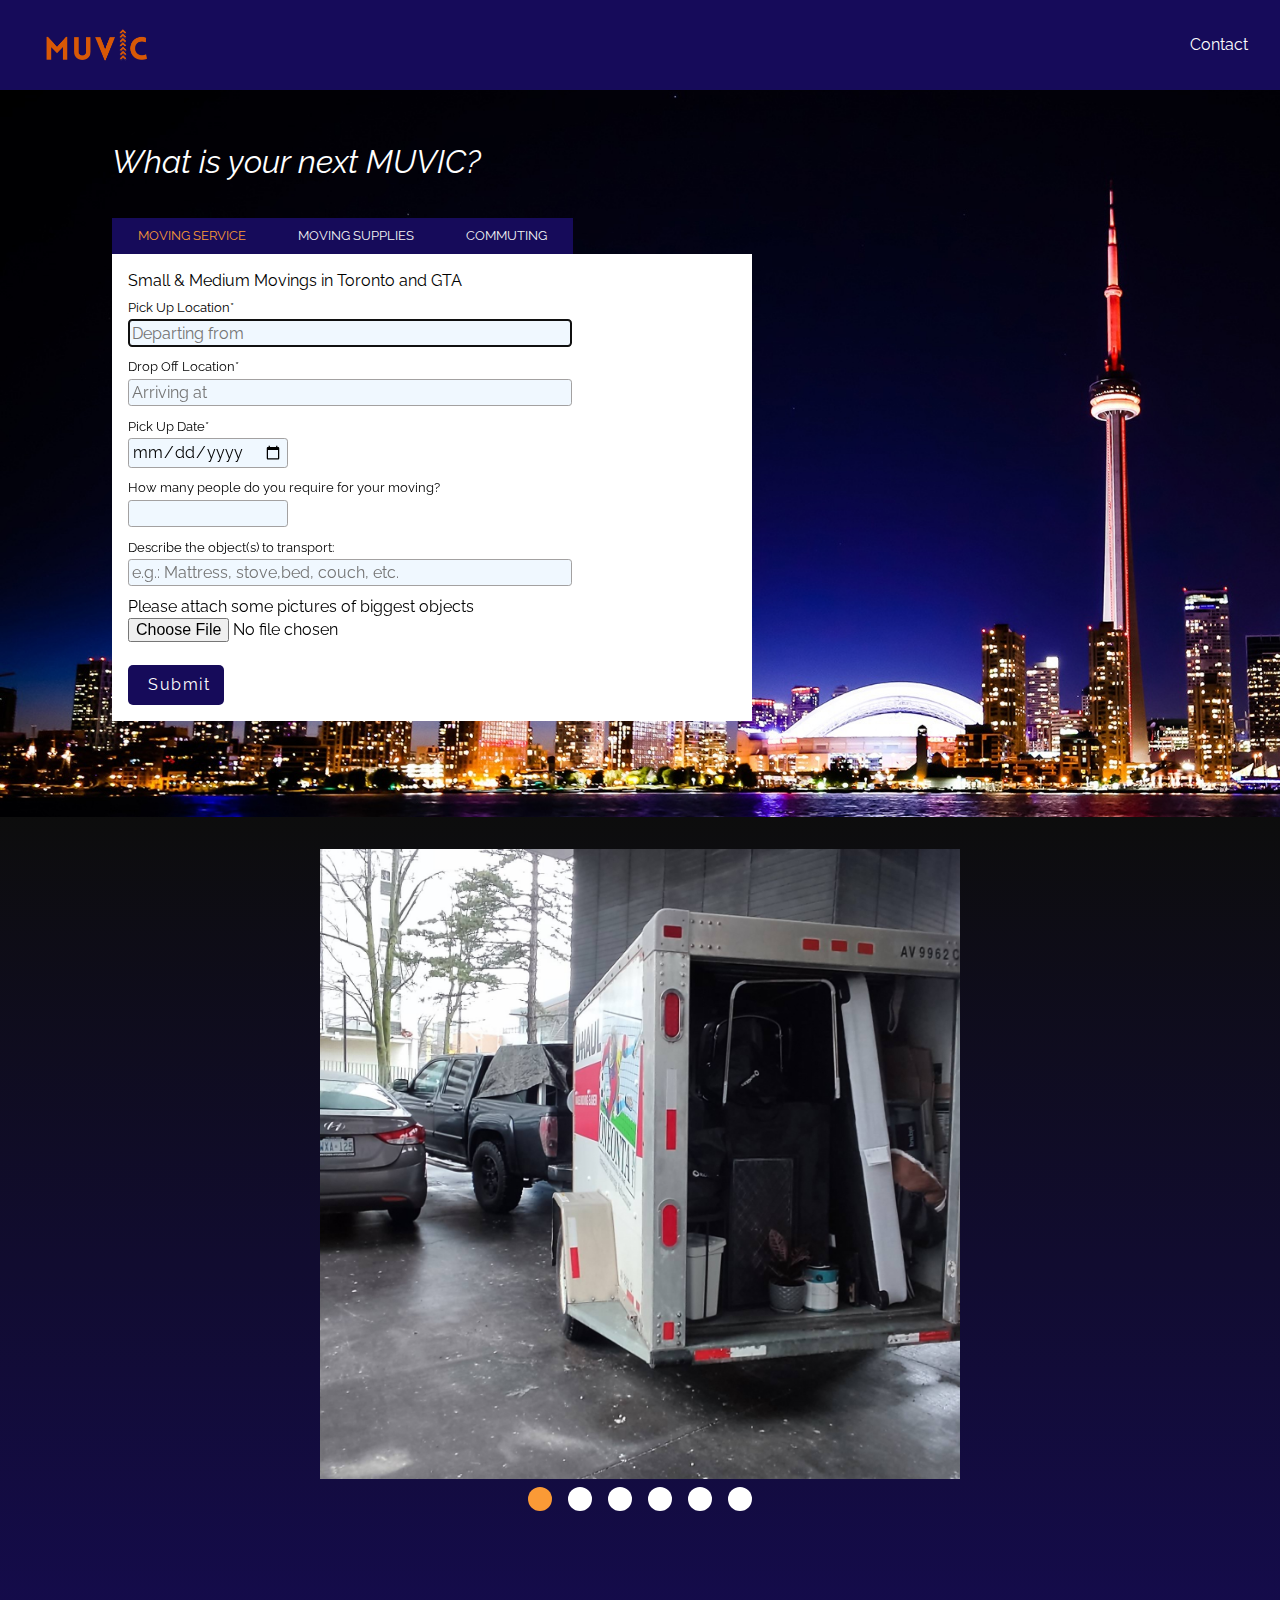
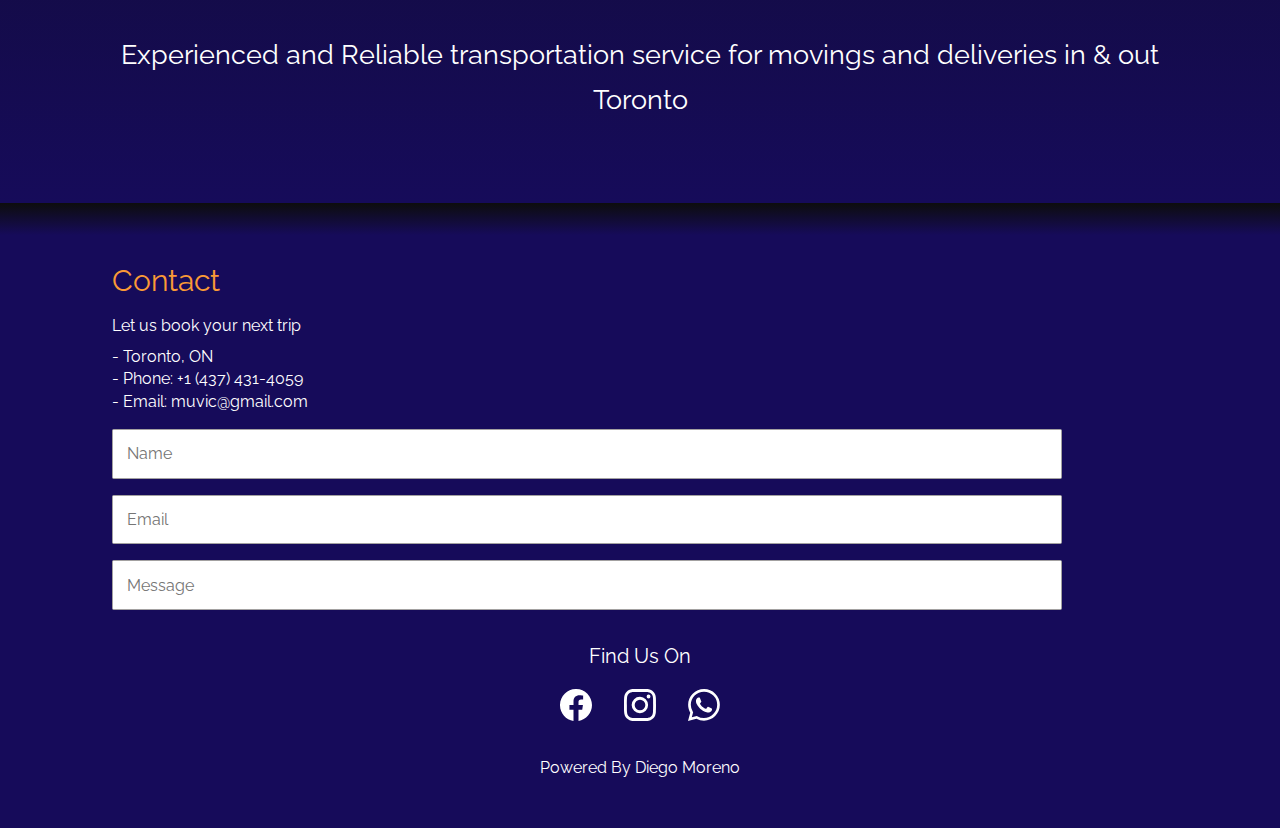
==== commit 8475f4ee: "Parenthesis Removed" ====
--- a/index.html
+++ b/index.html
@@ -1,14 +1,15 @@
 <!DOCTYPE html>
 <html lang="en">
+
 <head>
   <meta charset="UTF-8">
   <meta name="viewport" content="width=device-width, initial-scale=1.0">
   <title>MUVIC | Toronto</title>
   <link href="./css/styles.css" rel="stylesheet">
   <link rel="preconnect" href="https://fonts.googleapis.com">
-<link rel="preconnect" href="https://fonts.gstatic.com" crossorigin>
-<link href="https://fonts.googleapis.com/css2?family=Raleway&display=swap" rel="stylesheet">
-<script defer src="app.js"></script>
+  <link rel="preconnect" href="https://fonts.gstatic.com" crossorigin>
+  <link href="https://fonts.googleapis.com/css2?family=Raleway&display=swap" rel="stylesheet">
+  <script defer src="app.js"></script>
 </head>
 
 
@@ -17,37 +18,51 @@
   <!-- Header -->
   <header class="header">
     <a href="index.html" class="Header-a"><img src="img/Logo1.png" alt="image" class="header-img"></a>
-      <ul class="header-ul">
-        <!-- <li class="header-li">Services</li>
+    <ul class="header-ul">
+      <!-- <li class="header-li">Services</li>
         <li class="header-li">About</li> -->
-        <li class="header-li"><a href="#contact">Contact</a></li>
+      <li class="header-li"><a href="#contact">Contact</a></li>
+    </ul>
+  </header>
+
+
+
+
+  <!-- Main -->
+  <main class="main">
+
+    <div class="container">
+      <!-- Main-Content -->
+      <!-- Main-Taps -->
+      <div class="container-top">
+        <h2 class="container-h2">What is your next MUVIC?</h2>
+
+      </div>
+
+      <ul class="ul">
+        <li class="licor active">
+          <h2>Moving Service</h2>
+        </li>
+        <li class="licor">
+          <h2>Moving Supplies</h2>
+        </li>
+        <li class="licor">
+          <h2>Commuting</h2>
+        </li>
       </ul>
-  </header>
-
-<!-- Main -->
-  <main class="main">
-    
-    <div class="container">
-  <!-- Main-Content -->
-      <!-- Main-Taps -->
-
-      <ul class="ul">
-        <li class="licor active"><h2>Moving Service</h2></li>
-        <li class="licor"><h2>Moving Supplies</h2></li>
-        <li class="licor"><h2>Commuting</h2></li>
-      </ul>
-  <!-- Moving -->
+      <!-- Moving -->
       <div class="subcontainer">
         <form class="block active" id="moving" action="page.html">
           <h3 class="block-h3">Small & Medium Movings in Toronto and GTA</h3>
           <div>
             <label for="input_label1" class="subcontainer-label">Pick Up Location*</label>
-            <input class="block-input" type="text" name="moving_input_label" placeholder="Departing from" autofocus require>
+            <input class="block-input" type="text" name="moving_input_label" placeholder="Departing from" autofocus
+              require>
           </div>
 
           <div>
             <label for="input_label2" class="subcontainer-label">Drop Off Location*</label>
-            <input class= "block-input" type="text" name="moving_input_label2" placeholder="Arriving at" required>
+            <input class="block-input" type="text" name="moving_input_label2" placeholder="Arriving at" required>
           </div>
 
           <div>
@@ -56,7 +71,8 @@
           </div>
 
           <div>
-            <label for="people" class="subcontainer-label" required>How many people do you require for your moving?</label>
+            <label for="people" class="subcontainer-label" required>How many people do you require for your
+              moving?</label>
             <input class="block-input short" list="people" name="moving_people">
           </div>
           <div>
@@ -70,27 +86,29 @@
 
           <div>
             <label class="subcontainer-label">Describe the object(s) to transport:</label>
-            <input class="block-input" type="text" name="transporting_description" placeholder="e.g.: Mattress, stove,bed, couch, etc." required>
+            <input class="block-input" type="text" name="transporting_description"
+              placeholder="e.g.: Mattress, stove,bed, couch, etc." required>
           </div>
 
           <div class="attachImg">
             <label for="image">Please attach some pictures of biggest objects</label>
-            <input type="file" name="image" accept="image/*"/><br/>
+            <input type="file" name="image" accept="image/*" /><br />
           </div>
 
           <button class="button" type="submit" name='register1'>Submit</button>
         </form>
-  <!-- Transporting Tap -->
+        <!-- Transporting Tap -->
         <form class="block " id="transporting" action="page.html">
           <h3 class="block-h3">The Most Reliable Transportation Service In and Around Toronto</h3>
           <div>
             <label class="subcontainer-label">Pick Up Location*</label>
-            <input class="block-input" type="block-input" name="transporting_input_label" placeholder="Departing from" required>
+            <input class="block-input" type="block-input" name="transporting_input_label" placeholder="Departing from"
+              required>
           </div>
 
           <div>
             <label class="subcontainer-label">Drop Off Location*</label>
-            <input class= "block-input" type="text" name="transporting_input_label2" placeholder="Arriving at" required>
+            <input class="block-input" type="text" name="transporting_input_label2" placeholder="Arriving at" required>
           </div>
 
           <div>
@@ -100,11 +118,12 @@
 
           <div>
             <label class="subcontainer-label">Describe the object(s) to transport:</label>
-            <input class="block-input" type="text" name="transporting_description" placeholder="e.g.: Mattress, stove,bed, couch, etc." required>
+            <input class="block-input" type="text" name="transporting_description"
+              placeholder="e.g.: Mattress, stove,bed, couch, etc." required>
           </div>
           <button class="button" type="submit" name="register2">Submit</button>
         </form>
-  <!-- Commuting Tap -->
+        <!-- Commuting Tap -->
         <form class="block" id="commuting" action="page.html">
           <h3 class="block-h3">Commuting always available in Toronto and Surrounding Areas</h3>
           <div>
@@ -114,7 +133,7 @@
 
           <div>
             <label class="subcontainer-label">Drop Off Location*</label>
-            <input class= "block-input" type="text" name="commuting_input_label2" placeholder="Arriving at">
+            <input class="block-input" type="text" name="commuting_input_label2" placeholder="Arriving at">
           </div>
 
           <div>
@@ -139,71 +158,103 @@
         <!-- <?php
           include "register.php";
         ?> -->
-        
+
       </div>
     </div>
   </main>
 
 
 
-<div class="space">
-  
+
+<div class="container2">
+  <div class="main-container2">
+    <div class="subcontainer2">
+      <img src="img/carrousel/IMG_20240127_104047.jpg" alt="Image1" class="img">
+      <img src="img/carrousel/IMG_20240128_171640.jpg" alt="Image2" class="img">
+      <img src="img/carrousel/IMG_20240220_215233.jpg" alt="image3" class="img">
+      <img src="img/carrousel/IMG_20240301_085834.jpg" alt="Image4" class="img">
+      <img src="img/carrousel/IMG_20240327_125728.jpg" alt="Image5" class="img">
+      <img src="img/carrousel/IMG_20240328_132412.jpg" alt="Image6" class="img">
+    </div>
+
+
+    
+    <ul class="main-container2-ul">
+      <li class="main-container2-li active"></li>
+      <li class="main-container2-li"></li>
+      <li class="main-container2-li"></li>
+      <li class="main-container2-li"></li>
+      <li class="main-container2-li"></li>
+      <li class="main-container2-li"></li>
+    </ul>
+
+
+  </div>
+  <p class="phrase">Experienced and Reliable transportation service for movings and deliveries in & out Toronto</p>
 </div>
+
+<div class="space"></div>
 
   <footer class="footer">
 
     <div class="footer subcontainer-short">
       <h3 class="h3" id="contact">Contact</h3>
       <p class="p">Let us book your next trip</p>
-      <p class="p">-  Toronto, ON<br>-  Phone: +1 (437) 431-4059<br>-  Email: muvic@gmail.com</p>
-    
-
-    <form class="form-footer">
-      <label class="footer-label" for="name"></label>
-      <input class="footer-input" type="text" name="name" id="name" class="name" placeholder="Name">
-      
-      <label class="footer-label" for="Email"></label>
-      <input class="footer-input" type="email" name="email" id="email" class="email" placeholder="Email">
-
-      <label class="footer-label" for="Message"></label>
-      <input class="footer-input" type="text" name="message" id="message" class="message" placeholder="Message">
-    </form>
-  </div>
+      <p class="p">- Toronto, ON<br>- Phone: +1 (437) 431-4059<br>- Email: muvic@gmail.com</p>
+
+
+      <form class="form-footer">
+        <label class="footer-label" for="name"></label>
+        <input class="footer-input" type="text" name="name" id="name" class="name" placeholder="Name">
+
+        <label class="footer-label" for="Email"></label>
+        <input class="footer-input" type="email" name="email" id="email" class="email" placeholder="Email">
+
+        <label class="footer-label" for="Message"></label>
+        <input class="footer-input" type="text" name="message" id="message" class="message" placeholder="Message">
+      </form>
+    </div>
 
     <div class="footer subcontainer-long">
       <h4 class="footer-h4">Find Us On</h4>
       <ul class="footer-div-rrss">
         <a class="footer-a" href="#">
-          <svg xmlns="http://www.w3.org/2000/svg" width="16" height="16" fill="currentColor" class="footer-svg" viewBox="0 0 16 16">
-            <path d="M16 8.049c0-4.446-3.582-8.05-8-8.05C3.58 0-.002 3.603-.002 8.05c0 4.017 2.926 7.347 6.75 7.951v-5.625h-2.03V8.05H6.75V6.275c0-2.017 1.195-3.131 3.022-3.131.876 0 1.791.157 1.791.157v1.98h-1.009c-.993 0-1.303.621-1.303 1.258v1.51h2.218l-.354 2.326H9.25V16c3.824-.604 6.75-3.934 6.75-7.951"/>
+          <svg xmlns="http://www.w3.org/2000/svg" width="16" height="16" fill="currentColor" class="footer-svg"
+            viewBox="0 0 16 16">
+            <path
+              d="M16 8.049c0-4.446-3.582-8.05-8-8.05C3.58 0-.002 3.603-.002 8.05c0 4.017 2.926 7.347 6.75 7.951v-5.625h-2.03V8.05H6.75V6.275c0-2.017 1.195-3.131 3.022-3.131.876 0 1.791.157 1.791.157v1.98h-1.009c-.993 0-1.303.621-1.303 1.258v1.51h2.218l-.354 2.326H9.25V16c3.824-.604 6.75-3.934 6.75-7.951" />
           </svg>
         </a>
         <a class="footer-a" href="#">
-          <svg xmlns="http://www.w3.org/2000/svg" width="16" height="16" fill="currentColor" class="footer-svg" viewBox="0 0 16 16">
-            <path d="M8 0C5.829 0 5.556.01 4.703.048 3.85.088 3.269.222 2.76.42a3.9 3.9 0 0 0-1.417.923A3.9 3.9 0 0 0 .42 2.76C.222 3.268.087 3.85.048 4.7.01 5.555 0 5.827 0 8.001c0 2.172.01 2.444.048 3.297.04.852.174 1.433.372 1.942.205.526.478.972.923 1.417.444.445.89.719 1.416.923.51.198 1.09.333 1.942.372C5.555 15.99 5.827 16 8 16s2.444-.01 3.298-.048c.851-.04 1.434-.174 1.943-.372a3.9 3.9 0 0 0 1.416-.923c.445-.445.718-.891.923-1.417.197-.509.332-1.09.372-1.942C15.99 10.445 16 10.173 16 8s-.01-2.445-.048-3.299c-.04-.851-.175-1.433-.372-1.941a3.9 3.9 0 0 0-.923-1.417A3.9 3.9 0 0 0 13.24.42c-.51-.198-1.092-.333-1.943-.372C10.443.01 10.172 0 7.998 0zm-.717 1.442h.718c2.136 0 2.389.007 3.232.046.78.035 1.204.166 1.486.275.373.145.64.319.92.599s.453.546.598.92c.11.281.24.705.275 1.485.039.843.047 1.096.047 3.231s-.008 2.389-.047 3.232c-.035.78-.166 1.203-.275 1.485a2.5 2.5 0 0 1-.599.919c-.28.28-.546.453-.92.598-.28.11-.704.24-1.485.276-.843.038-1.096.047-3.232.047s-2.39-.009-3.233-.047c-.78-.036-1.203-.166-1.485-.276a2.5 2.5 0 0 1-.92-.598 2.5 2.5 0 0 1-.6-.92c-.109-.281-.24-.705-.275-1.485-.038-.843-.046-1.096-.046-3.233s.008-2.388.046-3.231c.036-.78.166-1.204.276-1.486.145-.373.319-.64.599-.92s.546-.453.92-.598c.282-.11.705-.24 1.485-.276.738-.034 1.024-.044 2.515-.045zm4.988 1.328a.96.96 0 1 0 0 1.92.96.96 0 0 0 0-1.92m-4.27 1.122a4.109 4.109 0 1 0 0 8.217 4.109 4.109 0 0 0 0-8.217m0 1.441a2.667 2.667 0 1 1 0 5.334 2.667 2.667 0 0 1 0-5.334"/>
+          <svg xmlns="http://www.w3.org/2000/svg" width="16" height="16" fill="currentColor" class="footer-svg"
+            viewBox="0 0 16 16">
+            <path
+              d="M8 0C5.829 0 5.556.01 4.703.048 3.85.088 3.269.222 2.76.42a3.9 3.9 0 0 0-1.417.923A3.9 3.9 0 0 0 .42 2.76C.222 3.268.087 3.85.048 4.7.01 5.555 0 5.827 0 8.001c0 2.172.01 2.444.048 3.297.04.852.174 1.433.372 1.942.205.526.478.972.923 1.417.444.445.89.719 1.416.923.51.198 1.09.333 1.942.372C5.555 15.99 5.827 16 8 16s2.444-.01 3.298-.048c.851-.04 1.434-.174 1.943-.372a3.9 3.9 0 0 0 1.416-.923c.445-.445.718-.891.923-1.417.197-.509.332-1.09.372-1.942C15.99 10.445 16 10.173 16 8s-.01-2.445-.048-3.299c-.04-.851-.175-1.433-.372-1.941a3.9 3.9 0 0 0-.923-1.417A3.9 3.9 0 0 0 13.24.42c-.51-.198-1.092-.333-1.943-.372C10.443.01 10.172 0 7.998 0zm-.717 1.442h.718c2.136 0 2.389.007 3.232.046.78.035 1.204.166 1.486.275.373.145.64.319.92.599s.453.546.598.92c.11.281.24.705.275 1.485.039.843.047 1.096.047 3.231s-.008 2.389-.047 3.232c-.035.78-.166 1.203-.275 1.485a2.5 2.5 0 0 1-.599.919c-.28.28-.546.453-.92.598-.28.11-.704.24-1.485.276-.843.038-1.096.047-3.232.047s-2.39-.009-3.233-.047c-.78-.036-1.203-.166-1.485-.276a2.5 2.5 0 0 1-.92-.598 2.5 2.5 0 0 1-.6-.92c-.109-.281-.24-.705-.275-1.485-.038-.843-.046-1.096-.046-3.233s.008-2.388.046-3.231c.036-.78.166-1.204.276-1.486.145-.373.319-.64.599-.92s.546-.453.92-.598c.282-.11.705-.24 1.485-.276.738-.034 1.024-.044 2.515-.045zm4.988 1.328a.96.96 0 1 0 0 1.92.96.96 0 0 0 0-1.92m-4.27 1.122a4.109 4.109 0 1 0 0 8.217 4.109 4.109 0 0 0 0-8.217m0 1.441a2.667 2.667 0 1 1 0 5.334 2.667 2.667 0 0 1 0-5.334" />
           </svg>
         </a>
         <a class="footer-a" href="#">
-          <svg xmlns="http://www.w3.org/2000/svg" width="16" height="16" fill="currentColor" class="footer-svg" viewBox="0 0 16 16">
-            <path d="M13.601 2.326A7.85 7.85 0 0 0 7.994 0C3.627 0 .068 3.558.064 7.926c0 1.399.366 2.76 1.057 3.965L0 16l4.204-1.102a7.9 7.9 0 0 0 3.79.965h.004c4.368 0 7.926-3.558 7.93-7.93A7.9 7.9 0 0 0 13.6 2.326zM7.994 14.521a6.6 6.6 0 0 1-3.356-.92l-.24-.144-2.494.654.666-2.433-.156-.251a6.56 6.56 0 0 1-1.007-3.505c0-3.626 2.957-6.584 6.591-6.584a6.56 6.56 0 0 1 4.66 1.931 6.56 6.56 0 0 1 1.928 4.66c-.004 3.639-2.961 6.592-6.592 6.592m3.615-4.934c-.197-.099-1.17-.578-1.353-.646-.182-.065-.315-.099-.445.099-.133.197-.513.646-.627.775-.114.133-.232.148-.43.05-.197-.1-.836-.308-1.592-.985-.59-.525-.985-1.175-1.103-1.372-.114-.198-.011-.304.088-.403.087-.088.197-.232.296-.346.1-.114.133-.198.198-.33.065-.134.034-.248-.015-.347-.05-.099-.445-1.076-.612-1.47-.16-.389-.323-.335-.445-.34-.114-.007-.247-.007-.38-.007a.73.73 0 0 0-.529.247c-.182.198-.691.677-.691 1.654s.71 1.916.81 2.049c.098.133 1.394 2.132 3.383 2.992.47.205.84.326 1.129.418.475.152.904.129 1.246.08.38-.058 1.171-.48 1.338-.943.164-.464.164-.86.114-.943-.049-.084-.182-.133-.38-.232"/>
+          <svg xmlns="http://www.w3.org/2000/svg" width="16" height="16" fill="currentColor" class="footer-svg"
+            viewBox="0 0 16 16">
+            <path
+              d="M13.601 2.326A7.85 7.85 0 0 0 7.994 0C3.627 0 .068 3.558.064 7.926c0 1.399.366 2.76 1.057 3.965L0 16l4.204-1.102a7.9 7.9 0 0 0 3.79.965h.004c4.368 0 7.926-3.558 7.93-7.93A7.9 7.9 0 0 0 13.6 2.326zM7.994 14.521a6.6 6.6 0 0 1-3.356-.92l-.24-.144-2.494.654.666-2.433-.156-.251a6.56 6.56 0 0 1-1.007-3.505c0-3.626 2.957-6.584 6.591-6.584a6.56 6.56 0 0 1 4.66 1.931 6.56 6.56 0 0 1 1.928 4.66c-.004 3.639-2.961 6.592-6.592 6.592m3.615-4.934c-.197-.099-1.17-.578-1.353-.646-.182-.065-.315-.099-.445.099-.133.197-.513.646-.627.775-.114.133-.232.148-.43.05-.197-.1-.836-.308-1.592-.985-.59-.525-.985-1.175-1.103-1.372-.114-.198-.011-.304.088-.403.087-.088.197-.232.296-.346.1-.114.133-.198.198-.33.065-.134.034-.248-.015-.347-.05-.099-.445-1.076-.612-1.47-.16-.389-.323-.335-.445-.34-.114-.007-.247-.007-.38-.007a.73.73 0 0 0-.529.247c-.182.198-.691.677-.691 1.654s.71 1.916.81 2.049c.098.133 1.394 2.132 3.383 2.992.47.205.84.326 1.129.418.475.152.904.129 1.246.08.38-.058 1.171-.48 1.338-.943.164-.464.164-.86.114-.943-.049-.084-.182-.133-.38-.232" />
           </svg>
         </a>
       </ul>
       <p class="footer p">Powered By Diego Moreno</p>
     </div>
-<script>
-    if ( window.history.replaceState ) {
-    window.history.replaceState( null, null, window.location.href );
-}
-
-// function redirect()
-// {
-//   window.location.href="page.html";
-// }
-
-</script>
+    <script>
+      if (window.history.replaceState) {
+        window.history.replaceState(null, null, window.location.href);
+      }
+
+      // function redirect()
+      // {
+      //   window.location.href="page.html";
+      // }
+
+    </script>
 
   </footer>
 </body>
-</html>
-
+
+</html>--- a/css/styles.css
+++ b/css/styles.css
@@ -163,6 +163,23 @@
         
            
     }
+
+    .container-top{
+        /* background-color: pink; */
+        display: flex;
+        flex-flow: row nowrap;
+        justify-content: space-between;
+        align-items: center;
+        width: 95em;
+        padding: 0;
+        margin: 0;
+    }
+    .container-top .container-h2{
+        color: white;
+        margin: 5vh 0;
+        font-size: 200%;
+        font-style: italic;
+    }
     .container .ul{
         width: 100%;
         display: flex;
@@ -177,6 +194,7 @@
         text-transform: uppercase;
         cursor: pointer;
         font-size: 13px;
+        
     }
     .container .licor.active{
         background-color: #160b5a;
@@ -187,8 +205,10 @@
     }
     .licor h2:hover{
 
-        color:#FA9A36;
-        transform: scale(1.2);
+
+        transform: scale(1.1);
+        font-weight: bold;
+        transition: all 0.2s ease;
 
     }
     .container .subcontainer{
@@ -206,6 +226,8 @@
         overflow: hidden;
         margin: 0;
         padding: 0;
+
+        
     }
 
     .subcontainer .block.active{
@@ -215,6 +237,7 @@
 
         display: flex;
         flex-flow: column wrap;
+        transition: all 0.5s ease-in-out;
 
     }
 
@@ -251,12 +274,114 @@
         color:  white;
         letter-spacing: 0.1em;
     }
-    .space{
-        height: 30px;
+
+
+    .container2{
+
         background: linear-gradient(rgba(9, 9, 9, 0.986),#160b5a);
-    }
+        
+        display: flex;
+        flex-flow: column;
+        justify-content: center;
+        align-items: center;
+        
+    }
+
+.main-container2{
+
+    margin: 2em;
+    width: 50%;
+
+    overflow: hidden;
+
+    display: grid;
+
+
+}
+.main-container2 .subcontainer2{
+    background-color: lightcoral;
+
+
+    width: 600%;
+    height: 70vh;
+
+    display: flex;
+    flex-flow: row nowrap;
+    justify-content: center;
+    align-items: center;
+
+    
+
+}
+
+.main-container2 .img{
+    /* background-color: lightgoldenrodyellow; */
+
+    width: calc(100% / 6);
+    height: 100%;
+
+}
+
+
+
+
+
+.main-container2-ul{
+    /* background-color: lightcyan; */
+
+    list-style: none;
+    margin: 0;
+    padding: 0;
+
+    display: flex;
+    flex-flow: row nowrap;
+    justify-content: center;
+    align-items: center;
+}
+.main-container2-li{
+    background-color: white;
+    width: 1.5em;
+    height: 1.5em;
+    border-radius: 50%;
+    margin: 0.5em 0.5em;
+}
+
+.main-container2-li:hover{
+    transform: scale(1.2);
+    transition: all 0.5s ease;
+}
+
+.main-container2-li.active{
+    background-color: #FA9A36;
+
+}
+
+.phrase{
+    background-color: none;
+    color: white;
+    padding: 3em;
+    font-size: 3vh;
+    line-height: 5vh;
+    text-align: center;
+
+    
+    
+
+}
+
+
+.space{
+    background: linear-gradient(rgba(9, 9, 9, 0.986),#160b5a);
+    height: 2em;
+}
+
+
+
+
+
     .footer{
         background-color: #160b5a;
+        
         
         padding: 1em 1em;
         display: flex;
